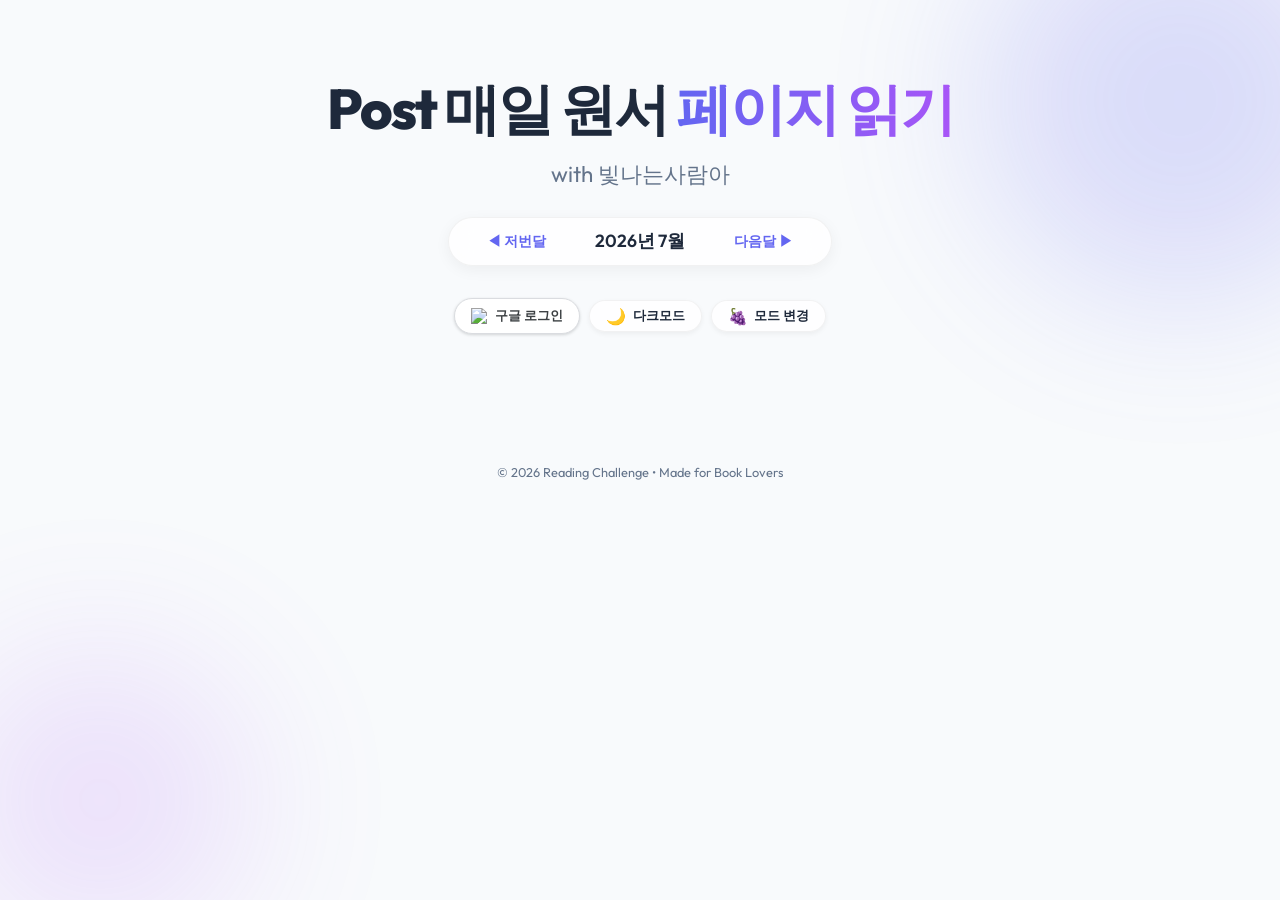
==== index.html @ d9d4c2d1 "feat: init monthly reading tracker with month pagination" ====
<!DOCTYPE html>
<html lang="ko">
<head>
    <meta charset="UTF-8">
    <meta name="viewport" content="width=device-width, initial-scale=1.0">
    <title>Post 매일 원서 페이지 읽기. with 빛나는사람아</title>
    <meta name="description" content="매일 영어 원서 읽기 미션 트래커">
    <link rel="preconnect" href="https://fonts.googleapis.com">
    <link rel="preconnect" href="https://fonts.gstatic.com" crossorigin>
    <link href="https://fonts.googleapis.com/css2?family=Outfit:wght@300;400;600;800&display=swap" rel="stylesheet">
    <link rel="stylesheet" href="style.css">
</head>
<body>
    <div class="background-decor">
        <div class="circle c1"></div>
        <div class="circle c2"></div>
    </div>

    <header>
        <div class="container">
            <h1 class="title">Post 매일 원서 <span class="accent">페이지 읽기</span></h1>
            <p class="subtitle">with 빛나는사람아</p>
            
            <div class="month-navigation">
                <button id="prev-month-btn" onclick="navigateMonth(-1)" class="nav-btn">◀ 저번달</button>
                <span id="current-month-label" class="current-month-label">2026년 7월</span>
                <button id="next-month-btn" onclick="navigateMonth(1)" class="nav-btn">다음달 ▶</button>
            </div>

            <div class="toolbar">
                <span id="user-info" class="user-info" style="display:none;"></span>
                <button id="auth-btn" onclick="toggleAuth()" class="google-btn">
                    <img src="https://developers.google.com/identity/images/g-logo.png" alt="Google logo" class="google-icon">
                    <span id="auth-btn-text">구글 로그인</span>
                </button>
                <button id="add-participant-btn" onclick="showAddParticipantModal()" class="action-btn add-btn" style="display:none;">
                    <span class="icon">➕</span> <span>참가하기</span>
                </button>
                <button id="dark-toggle" onclick="toggleDarkMode()" class="theme-btn">
                    <span class="icon">🌙</span> <span id="dark-toggle-text">다크모드</span>
                </button>
                <button id="theme-toggle" onclick="toggleTheme()" class="theme-btn">
                    <span class="icon">🍇</span> <span>모드 변경</span>
                </button>
            </div>
        </div>
    </header>

    <main class="container">
        <div id="readers-container" class="readers-grid">
            <!-- Dynamic content injected by JS -->
        </div>
    </main>

    <!-- 참가자 추가 모달 -->
    <div id="participant-modal" class="modal-overlay">
        <div class="modal-card">
            <button class="modal-close" onclick="closeParticipantModal()">✕</button>
            <h2 class="modal-title">챌린지 참가하기 🎉</h2>
            <p class="modal-desc">사용할 이름을 입력해주세요.<br>다른 참가자들에게 보이는 이름입니다.</p>
            <input type="text" id="participant-name-input" class="modal-input" placeholder="예: 홍길동" maxlength="20" 
                onkeydown="if(event.key==='Enter') confirmAddParticipant()">
            <div class="modal-actions">
                <button class="modal-btn cancel" onclick="closeParticipantModal()">취소</button>
                <button class="modal-btn confirm" onclick="confirmAddParticipant()">참가하기</button>
            </div>
        </div>
    </div>

    <footer>
        <p>&copy; 2026 Reading Challenge • Made for Book Lovers</p>
    </footer>

    <script src="https://cdn.jsdelivr.net/npm/@supabase/supabase-js@2"></script>
    <script src="script.js"></script>
</body>
</html>
---- style.css ----
:root {
    --primary: #6366f1;
    --primary-glow: rgba(99, 102, 241, 0.2);
    --secondary: #a855f7;
    --bg-light: #f8fafc;
    --card-bg: rgba(255, 255, 255, 0.8);
    --glass-border: rgba(0, 0, 0, 0.05);
    --text-main: #1e293b;
    --text-muted: #64748b;
    --accent: #0ea5e9;
    --success: #10b981;
    --day-bg: rgba(0, 0, 0, 0.03);

    /* Grape Theme Overrides */
    --grape-primary: #8b5cf6;
    --grape-secondary: #d946ef;
    --grape-glow: rgba(139, 92, 246, 0.4);
}

.theme-grape {
    --primary: var(--grape-primary);
    --secondary: var(--grape-secondary);
    --accent: #f472b6;
    --primary-glow: var(--grape-glow);
}

body.dark-mode {
    --bg-light: #0f172a;
    --card-bg: rgba(30, 41, 59, 0.7);
    --glass-border: rgba(255, 255, 255, 0.08);
    --text-main: #f8fafc;
    --text-muted: #94a3b8;
    --day-bg: rgba(255, 255, 255, 0.05);
}

* {
    margin: 0;
    padding: 0;
    box-sizing: border-box;
}

body {
    font-family: 'Outfit', sans-serif;
    background-color: var(--bg-light);
    color: var(--text-main);
    line-height: 1.6;
    overflow-x: hidden;
    min-height: 100vh;
    transition: background-color 0.4s ease, color 0.4s ease;
}

.container {
    max-width: 1200px;
    margin: 0 auto;
    padding: 0 2rem;
}

/* Background Decoration */
.background-decor {
    position: fixed;
    top: 0;
    left: 0;
    width: 100%;
    height: 100%;
    z-index: -1;
    overflow: hidden;
}

.circle {
    position: absolute;
    border-radius: 50%;
    filter: blur(80px);
}

.c1 {
    width: 400px;
    height: 400px;
    background: var(--primary);
    top: -100px;
    right: -100px;
    opacity: 0.2;
}

.c2 {
    width: 300px;
    height: 300px;
    background: var(--secondary);
    bottom: -50px;
    left: -50px;
    opacity: 0.15;
}

/* Header */
header {
    padding: 4rem 0 2rem;
    text-align: center;
}

.title {
    font-size: 3.5rem;
    font-weight: 800;
    letter-spacing: -2px;
    margin-bottom: 0.2rem;
}

.title .accent {
    background: linear-gradient(to right, var(--primary), var(--secondary));
    -webkit-background-clip: text;
    -webkit-text-fill-color: transparent;
}

.subtitle {
    color: var(--text-muted);
    font-size: 1.4rem;
    font-weight: 400;
    margin-bottom: 1.5rem;
}

/* Month Navigation */
.month-navigation {
    display: inline-flex;
    align-items: center;
    gap: 1.5rem;
    padding: 0.6rem 1.8rem;
    background: var(--card-bg);
    border: 1px solid var(--glass-border);
    border-radius: 999px;
    font-size: 1.1rem;
    font-weight: 600;
    margin-bottom: 1.5rem;
    box-shadow: 0 4px 15px rgba(0, 0, 0, 0.05);
    backdrop-filter: blur(12px);
    transition: all 0.3s;
}

body.dark-mode .month-navigation {
    background: rgba(30, 41, 59, 0.7);
    border-color: rgba(255, 255, 255, 0.08);
    box-shadow: 0 4px 15px rgba(0, 0, 0, 0.3);
}

.month-navigation .nav-btn {
    background: transparent;
    border: none;
    cursor: pointer;
    font-family: inherit;
    font-size: 0.9rem;
    font-weight: 700;
    color: var(--primary);
    padding: 0.2rem 0.6rem;
    border-radius: 6px;
    transition: all 0.2s;
}

.month-navigation .nav-btn:hover:not(:disabled) {
    background: var(--day-bg);
    transform: scale(1.05);
}

.month-navigation .nav-btn:disabled {
    color: var(--text-muted);
    opacity: 0.5;
    cursor: not-allowed;
}

.month-navigation .current-month-label {
    min-width: 120px;
    text-align: center;
    color: var(--text-main);
}

/* Toolbar */
.toolbar {
    display: flex;
    align-items: center;
    justify-content: center;
    gap: 0.6rem;
    flex-wrap: wrap;
    margin-top: 0.5rem;
}

.user-info {
    background: linear-gradient(135deg, var(--primary), var(--secondary));
    color: white;
    padding: 0.3rem 1rem;
    border-radius: 999px;
    font-size: 0.85rem;
    font-weight: 500;
    letter-spacing: -0.3px;
}

.theme-btn {
    background: var(--card-bg);
    border: 1px solid var(--glass-border);
    padding: 0.3rem 1rem;
    border-radius: 999px;
    cursor: pointer;
    font-size: 0.8rem;
    font-weight: 600;
    font-family: inherit;
    display: inline-flex;
    align-items: center;
    gap: 0.4rem;
    transition: all 0.2s;
    color: var(--text-main);
    box-shadow: 0 2px 5px rgba(0, 0, 0, 0.05);
}

.theme-btn:hover {
    transform: translateY(-1px);
    box-shadow: 0 4px 12px rgba(0, 0, 0, 0.1);
}

.theme-btn .icon {
    font-size: 1rem;
}

/* Google Auth Button */
.google-btn {
    display: inline-flex;
    align-items: center;
    background-color: #ffffff;
    color: #3c4043;
    border: 1px solid #dadce0;
    border-radius: 999px;
    padding: 0.3rem 1rem;
    height: 36px;
    font-family: 'Outfit', sans-serif;
    font-size: 0.8rem;
    font-weight: 600;
    cursor: pointer;
    transition: all 0.3s cubic-bezier(0.25, 0.8, 0.25, 1);
    box-shadow: 0 1px 3px rgba(60, 64, 67, 0.2);
}

.google-btn:hover {
    background-color: #f8f9fa;
    box-shadow: 0 2px 8px rgba(60, 64, 67, 0.25);
    transform: translateY(-1px);
}

.google-icon {
    width: 16px;
    height: 16px;
    margin-right: 8px;
}

body.dark-mode .google-btn {
    background-color: #1e293b;
    color: #e2e8f0;
    border-color: #334155;
    box-shadow: 0 1px 3px rgba(0, 0, 0, 0.4);
}

body.dark-mode .google-btn:hover {
    background-color: #334155;
    box-shadow: 0 2px 8px rgba(0, 0, 0, 0.5);
}

body.dark-mode .theme-btn {
    background: rgba(30, 41, 59, 0.7);
    border-color: rgba(255, 255, 255, 0.08);
    box-shadow: 0 2px 5px rgba(0, 0, 0, 0.3);
}

/* Action Buttons */
.action-btn {
    display: inline-flex;
    align-items: center;
    gap: 0.4rem;
    padding: 0.3rem 1rem;
    border-radius: 999px;
    border: none;
    font-family: 'Outfit', sans-serif;
    font-size: 0.8rem;
    font-weight: 600;
    cursor: pointer;
    transition: all 0.3s cubic-bezier(0.25, 0.8, 0.25, 1);
}

.add-btn {
    background: linear-gradient(135deg, var(--primary), var(--secondary));
    color: white;
    box-shadow: 0 2px 10px var(--primary-glow);
}

.add-btn:hover {
    transform: translateY(-2px);
    box-shadow: 0 4px 20px var(--primary-glow);
}

.add-btn .icon {
    font-size: 0.85rem;
}

/* Readers Grid */
.readers-grid {
    display: grid;
    grid-template-columns: repeat(auto-fit, minmax(350px, 1fr));
    gap: 2rem;
    padding-bottom: 4rem;
}

.reader-card {
    background: var(--card-bg);
    backdrop-filter: blur(12px);
    border: 1px solid var(--glass-border);
    border-radius: 24px;
    padding: 2rem;
    transition: transform 0.3s ease, box-shadow 0.3s ease, border-color 0.3s ease;
}

.reader-card:hover {
    transform: translateY(-5px);
    box-shadow: 0 20px 40px rgba(0, 0, 0, 0.05);
    border-color: rgba(0, 0, 0, 0.1);
}

.reader-card.my-card {
    border: 2px solid var(--primary);
    box-shadow: 0 0 20px var(--primary-glow);
}

.reader-card.my-card:hover {
    box-shadow: 0 0 30px var(--primary-glow), 0 20px 40px rgba(0, 0, 0, 0.05);
}

.reader-header {
    display: flex;
    justify-content: space-between;
    align-items: flex-start;
    margin-bottom: 1.5rem;
}

.header-left {
    display: flex;
    flex-direction: column;
    gap: 0.4rem;
}

.book-editable {
    display: flex;
    align-items: center;
    gap: 0.3rem;
}

.book-editable .book-icon {
    font-size: 0.95rem;
}

.book-editable input {
    background: transparent;
    border: none;
    color: var(--text-muted);
    font-size: 0.85rem;
    font-weight: 500;
    width: 180px;
    outline: none;
    border-bottom: 1px dashed transparent;
    transition: all 0.3s;
}

.book-editable input:focus {
    border-bottom-color: var(--primary);
    color: var(--text-main);
}

.book-editable input:disabled {
    opacity: 0.8;
    cursor: default;
}

.name-editable {
    display: flex;
    align-items: center;
    gap: 0.5rem;
}

.name-editable input {
    background: transparent;
    border: none;
    color: var(--text-main);
    font-size: 1.5rem;
    font-weight: 600;
    width: 150px;
    outline: none;
    border-bottom: 1px solid transparent;
    transition: border-color 0.3s;
}

.name-editable input:focus {
    border-color: var(--primary);
}

.name-editable input:disabled {
    opacity: 0.9;
    cursor: default;
}

.my-badge {
    background: linear-gradient(135deg, var(--primary), var(--secondary));
    color: white;
    font-size: 0.65rem;
    font-weight: 700;
    padding: 0.15rem 0.5rem;
    border-radius: 999px;
    letter-spacing: 0.5px;
    white-space: nowrap;
}

.progress-info {
    text-align: right;
}

.progress-text {
    font-size: 0.9rem;
    color: var(--text-muted);
}

.progress-text .count {
    color: var(--text-main);
    font-weight: 600;
    font-size: 1.2rem;
}

.progress-pct {
    font-size: 0.8rem;
    font-weight: 700;
    color: var(--accent);
}

.progress-bar-wrap {
    height: 8px;
    background: var(--day-bg);
    border-radius: 999px;
    margin-bottom: 2rem;
    overflow: hidden;
}

.progress-bar-fill {
    height: 100%;
    background: linear-gradient(to right, var(--primary), var(--accent));
    transition: width 0.5s cubic-bezier(0.4, 0, 0.2, 1);
}

/* Days Grid */
.days-grid {
    display: grid;
    grid-template-columns: repeat(10, 1fr);
    gap: 8px;
}

.day {
    aspect-ratio: 1;
    background: var(--day-bg);
    border: 1px solid var(--glass-border);
    border-radius: 8px;
    display: flex;
    align-items: center;
    justify-content: center;
    font-size: 0.75rem;
    font-weight: 600;
    cursor: pointer;
    transition: all 0.3s cubic-bezier(0.4, 0, 0.2, 1);
    user-select: none;
    color: var(--text-muted);
    position: relative;
    overflow: hidden;
}

.day::before {
    content: '';
    position: absolute;
    top: 0;
    left: 0;
    width: 100%;
    height: 100%;
    background: rgba(255, 255, 255, 0.1);
    opacity: 0;
    transition: opacity 0.2s;
}

.day:hover::before {
    opacity: 1;
}

.theme-grape .day {
    border-radius: 50%;
    border-width: 2px;
}

.theme-grape .day.completed {
    background: linear-gradient(135deg, var(--grape-primary), var(--grape-secondary));
    border-color: transparent;
    box-shadow: 0 4px 10px var(--grape-glow);
}

.day:hover {
    background: rgba(0, 0, 0, 0.05);
    transform: scale(1.1);
}

.day.completed {
    background: var(--primary);
    border-color: var(--accent);
    color: white;
    box-shadow: 0 0 15px var(--primary-glow);
    animation: stamp 0.3s cubic-bezier(0.175, 0.885, 0.32, 1.275);
}

.day.today {
    border: 2px solid var(--accent);
    color: var(--accent);
}

@keyframes stamp {
    0% { transform: scale(0.5); opacity: 0; }
    100% { transform: scale(1); opacity: 1; }
}

/* ─── Modal ─────────────────────────────────────────────── */
.modal-overlay {
    position: fixed;
    top: 0;
    left: 0;
    width: 100%;
    height: 100%;
    background: rgba(0, 0, 0, 0.5);
    backdrop-filter: blur(6px);
    display: flex;
    align-items: center;
    justify-content: center;
    z-index: 1000;
    opacity: 0;
    pointer-events: none;
    transition: opacity 0.3s ease;
}

.modal-overlay.show {
    opacity: 1;
    pointer-events: all;
}

.modal-card {
    background: var(--card-bg);
    backdrop-filter: blur(20px);
    border: 1px solid var(--glass-border);
    border-radius: 24px;
    padding: 2.5rem;
    width: 90%;
    max-width: 420px;
    text-align: center;
    position: relative;
    transform: scale(0.9) translateY(20px);
    transition: transform 0.3s cubic-bezier(0.34, 1.56, 0.64, 1);
    box-shadow: 0 25px 60px rgba(0, 0, 0, 0.15);
}

.modal-overlay.show .modal-card {
    transform: scale(1) translateY(0);
}

.modal-close {
    position: absolute;
    top: 1rem;
    right: 1.2rem;
    background: none;
    border: none;
    font-size: 1.2rem;
    cursor: pointer;
    color: var(--text-muted);
    transition: color 0.2s;
}

.modal-close:hover {
    color: var(--text-main);
}

.modal-title {
    font-size: 1.6rem;
    font-weight: 700;
    margin-bottom: 0.5rem;
}

.modal-desc {
    color: var(--text-muted);
    font-size: 0.9rem;
    margin-bottom: 1.5rem;
    line-height: 1.5;
}

.modal-input {
    width: 100%;
    padding: 0.8rem 1.2rem;
    border: 2px solid var(--glass-border);
    border-radius: 12px;
    background: var(--day-bg);
    color: var(--text-main);
    font-size: 1.1rem;
    font-family: 'Outfit', sans-serif;
    font-weight: 500;
    outline: none;
    transition: border-color 0.3s, box-shadow 0.3s;
    text-align: center;
}

.modal-input:focus {
    border-color: var(--primary);
    box-shadow: 0 0 0 4px var(--primary-glow);
}

.modal-actions {
    display: flex;
    gap: 0.8rem;
    margin-top: 1.5rem;
}

.modal-btn {
    flex: 1;
    padding: 0.7rem 1rem;
    border: none;
    border-radius: 12px;
    font-family: 'Outfit', sans-serif;
    font-size: 0.95rem;
    font-weight: 600;
    cursor: pointer;
    transition: all 0.2s;
}

.modal-btn.cancel {
    background: var(--day-bg);
    color: var(--text-muted);
    border: 1px solid var(--glass-border);
}

.modal-btn.cancel:hover {
    background: rgba(0, 0, 0, 0.06);
}

.modal-btn.confirm {
    background: linear-gradient(135deg, var(--primary), var(--secondary));
    color: white;
    box-shadow: 0 4px 15px var(--primary-glow);
}

.modal-btn.confirm:hover {
    transform: translateY(-1px);
    box-shadow: 0 6px 20px var(--primary-glow);
}

body.dark-mode .modal-card {
    background: rgba(15, 23, 42, 0.95);
    box-shadow: 0 25px 60px rgba(0, 0, 0, 0.5);
}

body.dark-mode .modal-btn.cancel {
    background: rgba(255, 255, 255, 0.05);
}

body.dark-mode .modal-btn.cancel:hover {
    background: rgba(255, 255, 255, 0.1);
}

/* Footer */
footer {
    text-align: center;
    padding: 2rem;
    color: var(--text-muted);
    font-size: 0.8rem;
}

/* Claim Button */
.claim-btn {
    background: linear-gradient(135deg, var(--primary), var(--secondary));
    color: white;
    border: none;
    padding: 0.3rem 0.8rem;
    border-radius: 8px;
    font-size: 0.75rem;
    font-weight: 700;
    cursor: pointer;
    transition: all 0.2s;
    white-space: nowrap;
}

.claim-btn:hover {
    transform: translateY(-1px);
    box-shadow: 0 4px 10px var(--primary-glow);
}

/* Responsive */
@media (max-width: 768px) {
    .title { font-size: 2.5rem; }
    .readers-grid { grid-template-columns: 1fr; }
    .days-grid { grid-template-columns: repeat(10, 1fr); }
    .toolbar { gap: 0.4rem; }
    .toolbar .theme-btn,
    .toolbar .google-btn,
    .toolbar .action-btn {
        font-size: 0.7rem;
        padding: 0.25rem 0.7rem;
    }
}
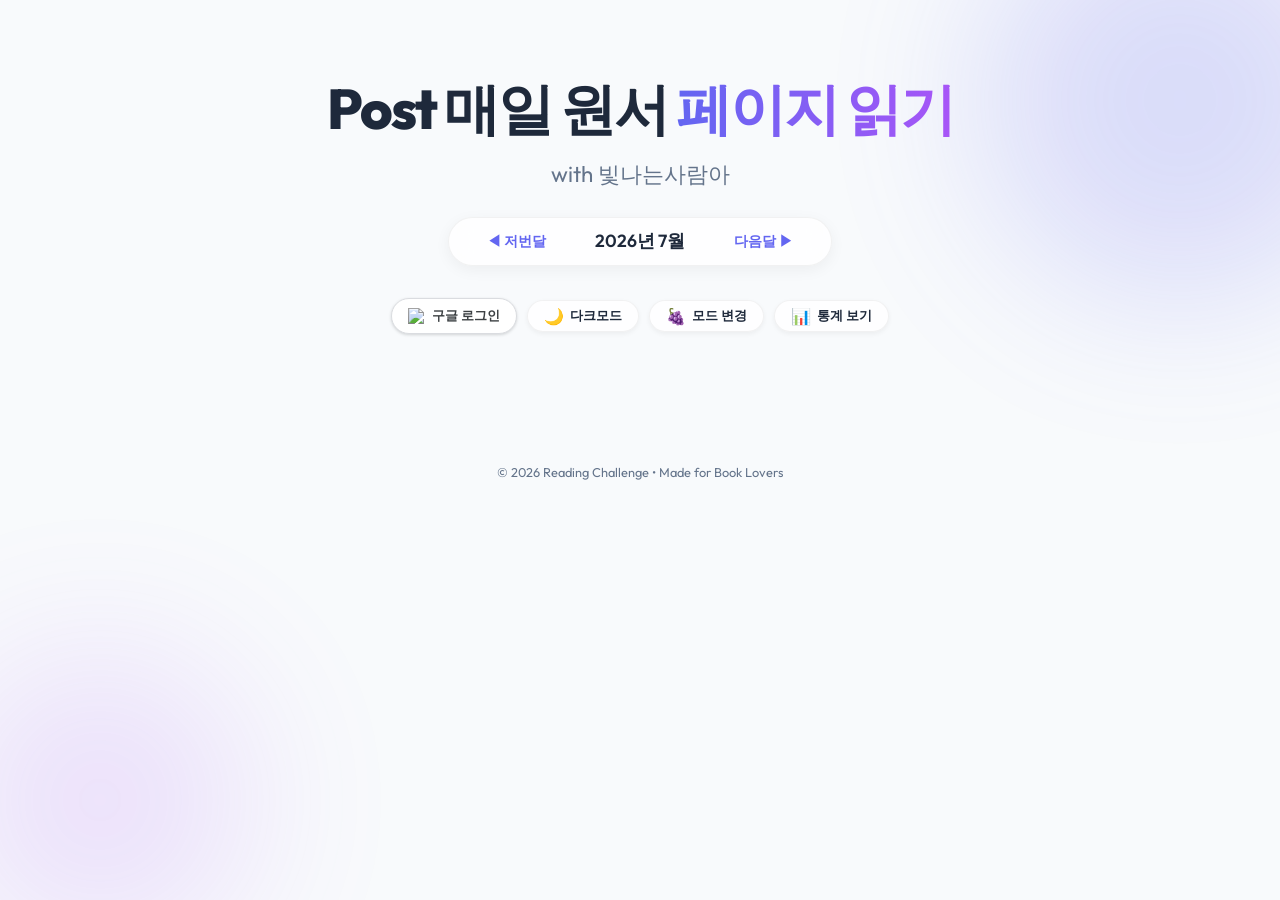
==== commit 3aaa5038: "feat: add monthly, quarterly, and yearly statistics dashboard with chart" ====
--- a/index.html
+++ b/index.html
@@ -9,6 +9,8 @@
     <link rel="preconnect" href="https://fonts.gstatic.com" crossorigin>
     <link href="https://fonts.googleapis.com/css2?family=Outfit:wght@300;400;600;800&display=swap" rel="stylesheet">
     <link rel="stylesheet" href="style.css">
+    <!-- Chart.js CDN -->
+    <script src="https://cdn.jsdelivr.net/npm/chart.js"></script>
 </head>
 <body>
     <div class="background-decor">
@@ -42,6 +44,9 @@
                 <button id="theme-toggle" onclick="toggleTheme()" class="theme-btn">
                     <span class="icon">🍇</span> <span>모드 변경</span>
                 </button>
+                <button id="stats-toggle" onclick="showStatsModal()" class="theme-btn">
+                    <span class="icon">📊</span> <span>통계 보기</span>
+                </button>
             </div>
         </div>
     </header>
@@ -67,6 +72,50 @@
         </div>
     </div>
 
+    <!-- 통계 모달 -->
+    <div id="stats-modal" class="modal-overlay">
+        <div class="modal-card stats-modal-card">
+            <button class="modal-close" onclick="closeStatsModal()">✕</button>
+            <h2 class="modal-title">📊 챌린지 통계</h2>
+            
+            <div class="stats-tabs">
+                <button id="tab-monthly" class="stats-tab active" onclick="switchStatsTab('monthly')">월별</button>
+                <button id="tab-quarterly" class="stats-tab" onclick="switchStatsTab('quarterly')">분기별</button>
+                <button id="tab-yearly" class="stats-tab" onclick="switchStatsTab('yearly')">연별</button>
+            </div>
+            
+            <div class="stats-filter-row">
+                <select id="stats-period-select" class="modal-input stats-select" onchange="onStatsPeriodChange()">
+                    <!-- Dynamically populated -->
+                </select>
+            </div>
+            
+            <div class="chart-container">
+                <canvas id="statsChart"></canvas>
+            </div>
+            
+            <div class="leaderboard-container">
+                <h3 class="leaderboard-title">🏆 참여 현황</h3>
+                <div class="leaderboard-wrap">
+                    <table class="leaderboard-table">
+                        <thead>
+                            <tr>
+                                <th>순위</th>
+                                <th>참가자</th>
+                                <th>원서</th>
+                                <th>완료</th>
+                                <th>달성률</th>
+                            </tr>
+                        </thead>
+                        <tbody id="leaderboard-body">
+                            <!-- Dynamically populated -->
+                        </tbody>
+                    </table>
+                </div>
+            </div>
+        </div>
+    </div>
+
     <footer>
         <p>&copy; 2026 Reading Challenge • Made for Book Lovers</p>
     </footer>
--- a/style.css
+++ b/style.css
@@ -701,3 +701,130 @@
         padding: 0.25rem 0.7rem;
     }
 }
+
+/* ─── Statistics Modal ───────────────────────────────────── */
+.stats-modal-card {
+    max-width: 800px;
+    width: 95%;
+    max-height: 90vh;
+    overflow-y: auto;
+    padding: 2.5rem 2rem;
+}
+
+.stats-tabs {
+    display: flex;
+    justify-content: center;
+    gap: 0.5rem;
+    margin: 1.5rem 0 1rem;
+    background: var(--day-bg);
+    padding: 0.3rem;
+    border-radius: 12px;
+    border: 1px solid var(--glass-border);
+}
+
+.stats-tab {
+    flex: 1;
+    background: transparent;
+    border: none;
+    padding: 0.6rem;
+    border-radius: 9px;
+    cursor: pointer;
+    font-family: inherit;
+    font-size: 0.9rem;
+    font-weight: 600;
+    color: var(--text-muted);
+    transition: all 0.2s;
+}
+
+.stats-tab.active {
+    background: var(--card-bg);
+    color: var(--primary);
+    box-shadow: 0 2px 8px rgba(0, 0, 0, 0.05);
+}
+
+body.dark-mode .stats-tab.active {
+    background: rgba(30, 41, 59, 0.9);
+    color: white;
+}
+
+.stats-filter-row {
+    margin-bottom: 1rem;
+    display: flex;
+    justify-content: center;
+}
+
+.stats-select {
+    max-width: 280px;
+    font-size: 0.95rem;
+    padding: 0.6rem 1rem;
+}
+
+.chart-container {
+    position: relative;
+    margin: 1.5rem 0 2.5rem;
+    height: 320px;
+    width: 100%;
+    background: var(--card-bg);
+    border: 1px solid var(--glass-border);
+    border-radius: 16px;
+    padding: 1rem;
+}
+
+body.dark-mode .chart-container {
+    background: rgba(30, 41, 59, 0.4);
+}
+
+.leaderboard-container {
+    text-align: left;
+    margin-top: 1.5rem;
+}
+
+.leaderboard-title {
+    font-size: 1.2rem;
+    font-weight: 700;
+    margin-bottom: 0.8rem;
+    color: var(--text-main);
+}
+
+.leaderboard-wrap {
+    overflow-x: auto;
+    border-radius: 16px;
+    border: 1px solid var(--glass-border);
+    background: var(--day-bg);
+}
+
+.leaderboard-table {
+    width: 100%;
+    border-collapse: collapse;
+    font-size: 0.9rem;
+    text-align: left;
+}
+
+.leaderboard-table th, 
+.leaderboard-table td {
+    padding: 0.8rem 1rem;
+    border-bottom: 1px solid var(--glass-border);
+}
+
+.leaderboard-table th {
+    font-weight: 700;
+    color: var(--text-muted);
+    background: rgba(0, 0, 0, 0.02);
+}
+
+body.dark-mode .leaderboard-table th {
+    background: rgba(255, 255, 255, 0.02);
+}
+
+.leaderboard-table tr:last-child td {
+    border-bottom: none;
+}
+
+.leaderboard-table tbody tr:hover {
+    background: rgba(0, 0, 0, 0.01);
+}
+
+body.dark-mode .leaderboard-table tbody tr:hover {
+    background: rgba(255, 255, 255, 0.02);
+}
+
